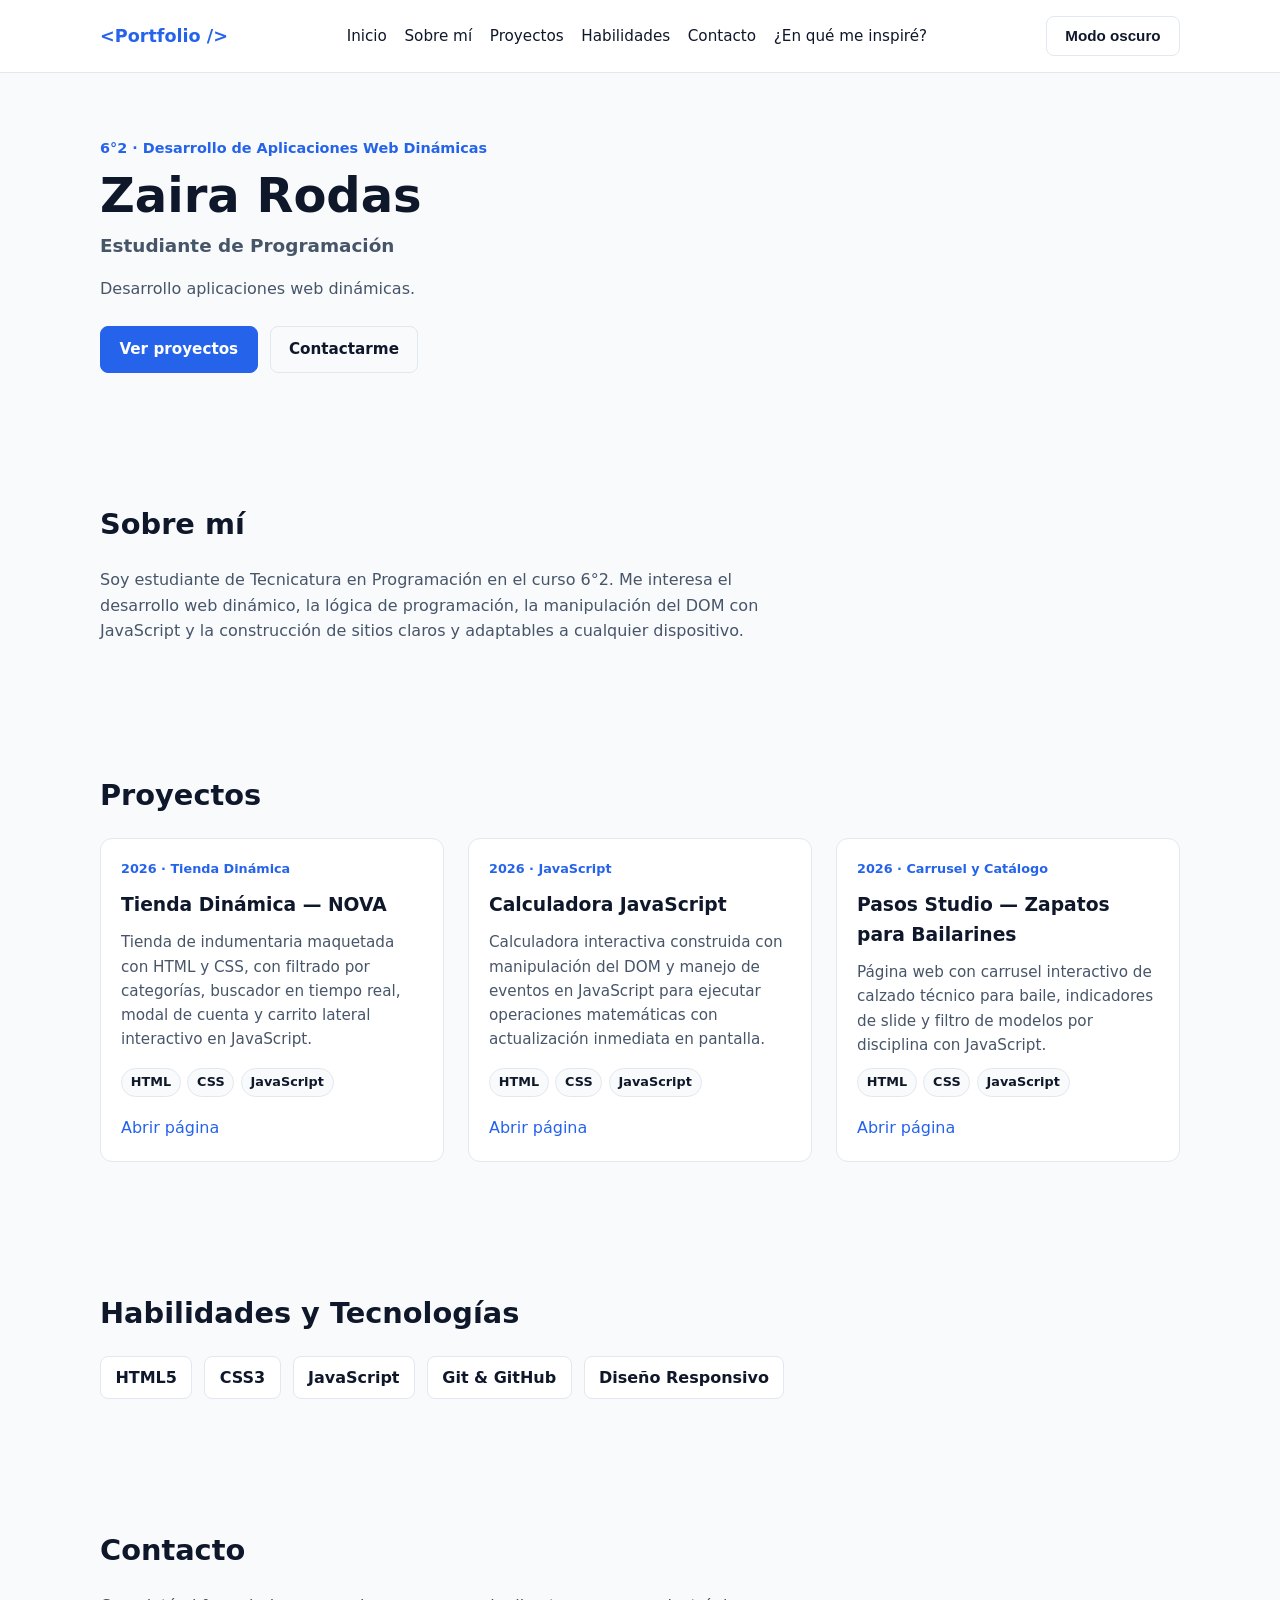
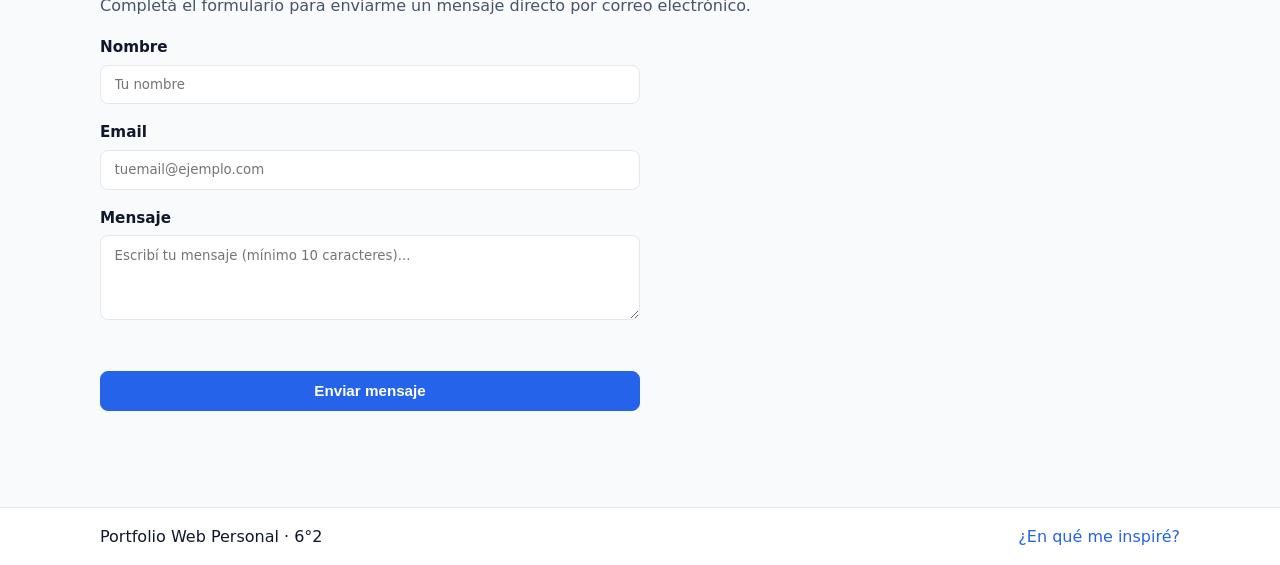
==== diseño web todo/index.html @ 5b69db51 "Add files via upload" ====
<!DOCTYPE html>
<html lang="es">
<head>
  <meta charset="UTF-8" />
  <meta name="viewport" content="width=device-width, initial-scale=1.0" />
  <title>Portfolio | Zaira Rodas</title>
  <link rel="stylesheet" href="style.css" />
</head>
<body>
  <header class="topbar" id="navbar">
    <div class="contenedor nav-flex">
      <a href="#hero" class="logo">&lt;Portfolio /&gt;</a>
      <nav aria-label="Navegación principal">
        <ul class="nav-links">
          <li><a href="#hero">Inicio</a></li>
          <li><a href="#sobre-mi">Sobre mí</a></li>
          <li><a href="#proyectos">Proyectos</a></li>
          <li><a href="#habilidades">Habilidades</a></li>
          <li><a href="#contacto">Contacto</a></li>
          <li><a href="inspiracion.html">¿En qué me inspiré?</a></li>
        </ul>
      </nav>
      <button type="button" id="btn-tema" class="btn-tema">Modo oscuro</button>
    </div>
  </header>

  <main>
    <!-- 1. HERO / PRESENTACIÓN -->
    <section id="hero" class="seccion hero">
      <div class="contenedor">
        <p class="etiqueta">6°2 · Desarrollo de Aplicaciones Web Dinámicas</p>
        <h1>Zaira Rodas</h1>
        <p class="rol">Estudiante de Programación</p>
        <p class="frase-corta">
          Desarrollo aplicaciones web dinámicas.
        </p>
        <div class="acciones-hero">
          <a href="#proyectos" class="btn principal">Ver proyectos</a>
          <a href="#contacto" class="btn secundario">Contactarme</a>
        </div>
      </div>
    </section>

    <!-- 2. SOBRE MÍ -->
    <section id="sobre-mi" class="seccion">
      <div class="contenedor">
        <h2>Sobre mí</h2>
        <p>
          Soy estudiante de Tecnicatura en Programación en el curso 6°2. Me interesa el desarrollo web dinámico,
          la lógica de programación, la manipulación del DOM con JavaScript y la construcción de sitios claros
          y adaptables a cualquier dispositivo.
        </p>
      </div>
    </section>

    <!-- 3. PROYECTOS -->
    <section id="proyectos" class="seccion">
      <div class="contenedor">
        <h2>Proyectos</h2>
        <div class="proyectos-grid">
          <article class="proyecto-card revelar">
            <div class="proyecto-body">
              <span class="anio">2026 · Tienda Dinámica</span>
              <h3>Tienda Dinámica — NOVA</h3>
              <p>
                Tienda de indumentaria maquetada con HTML y CSS, con filtrado por categorías,
                buscador en tiempo real, modal de cuenta y carrito lateral interactivo en JavaScript.
              </p>
              <div class="tags">
                <span>HTML</span>
                <span>CSS</span>
                <span>JavaScript</span>
              </div>
              <div class="proyecto-links">
                <a href="nova/index.html" target="_blank" rel="noopener noreferrer">Abrir página</a>
              </div>
            </div>
          </article>

          <article class="proyecto-card revelar">
            <div class="proyecto-body">
              <span class="anio">2026 · JavaScript</span>
              <h3>Calculadora JavaScript</h3>
              <p>
                Calculadora interactiva construida con manipulación del DOM y manejo de eventos en JavaScript
                para ejecutar operaciones matemáticas con actualización inmediata en pantalla.
              </p>
              <div class="tags">
                <span>HTML</span>
                <span>CSS</span>
                <span>JavaScript</span>
              </div>
              <div class="proyecto-links">
                <a href="calculadora/index.html" target="_blank" rel="noopener noreferrer">Abrir página</a>
              </div>
            </div>
          </article>

          <article class="proyecto-card revelar">
            <div class="proyecto-body">
              <span class="anio">2026 · Carrusel y Catálogo</span>
              <h3>Pasos Studio — Zapatos para Bailarines</h3>
              <p>
                Página web con carrusel interactivo de calzado técnico para baile, indicadores de slide
                y filtro de modelos por disciplina con JavaScript.
              </p>
              <div class="tags">
                <span>HTML</span>
                <span>CSS</span>
                <span>JavaScript</span>
              </div>
              <div class="proyecto-links">
                <a href="zapatos-danza/index.html" target="_blank" rel="noopener noreferrer">Abrir página</a>
              </div>
            </div>
          </article>
        </div>
      </div>
    </section>

    <!-- 4. HABILIDADES -->
    <section id="habilidades" class="seccion">
      <div class="contenedor">
        <h2>Habilidades y Tecnologías</h2>
        <ul class="skills-lista">
          <li>HTML5</li>
          <li>CSS3</li>
          <li>JavaScript</li>
          <li>Git &amp; GitHub</li>
          <li>Diseño Responsivo</li>
        </ul>
      </div>
    </section>

    <!-- 5. CONTACTO -->
    <section id="contacto" class="seccion">
      <div class="contenedor">
        <h2>Contacto</h2>
        <p class="contacto-intro">
          Completá el formulario para enviarme un mensaje directo por correo electrónico.
        </p>

        <form id="form-contacto" action="https://formspree.io/f/mdegdwzj" method="POST" novalidate>
          <div class="campo">
            <label for="nombre">Nombre</label>
            <input type="text" id="nombre" name="nombre" required placeholder="Tu nombre" />
          </div>

          <div class="campo">
            <label for="email">Email</label>
            <input type="email" id="email" name="email" required placeholder="tuemail@ejemplo.com" />
          </div>

          <div class="campo">
            <label for="mensaje">Mensaje</label>
            <textarea id="mensaje" name="mensaje" rows="4" required placeholder="Escribí tu mensaje (mínimo 10 caracteres)..."></textarea>
          </div>

          <p id="mensaje-error" class="error-form" role="alert" aria-live="polite"></p>
          <button type="submit" class="btn principal">Enviar mensaje</button>
        </form>
      </div>
    </section>
  </main>

  <footer class="footer">
    <div class="contenedor footer-flex">
      <p>Portfolio Web Personal · 6°2</p>
      <a href="inspiracion.html">¿En qué me inspiré?</a>
    </div>
  </footer>

  <script src="script.js"></script>
</body>
</html>
---- diseño web todo/style.css ----
:root {
  --bg: #f8fafc;
  --surface: #ffffff;
  --text: #0f172a;
  --muted: #475569;
  --primary: #2563eb;
  --primary-hover: #1d4ed8;
  --border: #e2e8f0;
  --error: #dc2626;
}

body.oscuro {
  --bg: #0b1120;
  --surface: #111827;
  --text: #f1f5f9;
  --muted: #94a3b8;
  --primary: #38bdf8;
  --primary-hover: #0284c7;
  --border: #1e293b;
  --error: #f87171;
}

* {
  box-sizing: border-box;
  margin: 0;
  padding: 0;
}

html {
  scroll-behavior: smooth;
}

body {
  font-family: system-ui, -apple-system, BlinkMacSystemFont, "Segoe UI", Roboto, sans-serif;
  background-color: var(--bg);
  color: var(--text);
  line-height: 1.6;
  transition: background-color 0.25s ease, color 0.25s ease;
}

a {
  color: var(--primary);
  text-decoration: none;
}

.contenedor {
  width: min(1080px, 90%);
  margin: 0 auto;
}

.seccion {
  padding: 4rem 0;
}

.topbar {
  position: sticky;
  top: 0;
  z-index: 100;
  background-color: var(--surface);
  border-bottom: 1px solid var(--border);
  transition: box-shadow 0.2s ease, background-color 0.25s ease;
}

.topbar.scrolled {
  box-shadow: 0 6px 20px rgba(15, 23, 42, 0.12);
}

.nav-flex,
.footer-flex {
  display: flex;
  align-items: center;
  justify-content: space-between;
  gap: 1rem;
  padding: 1rem 0;
  flex-wrap: wrap;
}

.logo {
  font-weight: 700;
  font-size: 1.1rem;
}

.nav-links {
  list-style: none;
  display: flex;
  gap: 1.1rem;
  flex-wrap: wrap;
}

.nav-links a {
  color: var(--text);
  font-weight: 500;
  font-size: 0.95rem;
}

.nav-links a:hover {
  color: var(--primary);
}

.btn,
.btn-tema {
  display: inline-block;
  padding: 0.65rem 1.15rem;
  border-radius: 8px;
  font-weight: 600;
  cursor: pointer;
  border: 1px solid var(--primary);
  font-size: 0.95rem;
}

.btn.principal {
  background-color: var(--primary);
  color: #ffffff;
}

body.oscuro .btn.principal {
  color: #0b1120;
}

.btn.principal:hover {
  background-color: var(--primary-hover);
}

.btn.secundario,
.btn-tema {
  background-color: transparent;
  color: var(--text);
  border-color: var(--border);
}

.btn-tema:hover {
  border-color: var(--primary);
}

.etiqueta {
  color: var(--primary);
  font-weight: 600;
  font-size: 0.9rem;
  margin-bottom: 0.5rem;
}

h1 {
  font-size: clamp(2rem, 4vw, 3rem);
  line-height: 1.15;
  margin-bottom: 0.5rem;
}

.rol {
  font-size: 1.15rem;
  color: var(--muted);
  font-weight: 600;
  margin-bottom: 1rem;
}

.frase-corta {
  max-width: 55ch;
  color: var(--muted);
  margin-bottom: 1.5rem;
}

.acciones-hero {
  display: flex;
  gap: 0.75rem;
  flex-wrap: wrap;
}

h2 {
  font-size: 1.8rem;
  margin-bottom: 1.25rem;
}

#sobre-mi p,
.contacto-intro {
  max-width: 68ch;
  color: var(--muted);
}

.proyectos-grid {
  display: grid;
  grid-template-columns: repeat(auto-fit, minmax(280px, 1fr));
  gap: 1.5rem;
}

.proyecto-card {
  background-color: var(--surface);
  border: 1px solid var(--border);
  border-radius: 12px;
  overflow: hidden;
  display: flex;
  flex-direction: column;
}

.proyecto-body {
  padding: 1.25rem;
  display: flex;
  flex-direction: column;
  gap: 0.65rem;
  flex: 1;
}

.anio {
  font-size: 0.8rem;
  font-weight: 700;
  color: var(--primary);
}

.proyecto-body p {
  color: var(--muted);
  font-size: 0.95rem;
}

.tags {
  display: flex;
  gap: 0.4rem;
  flex-wrap: wrap;
  margin-top: auto;
}

.tags span {
  background-color: var(--bg);
  border: 1px solid var(--border);
  padding: 0.2rem 0.55rem;
  border-radius: 999px;
  font-size: 0.8rem;
  font-weight: 600;
}

.proyecto-links {
  margin-top: 0.5rem;
}

.skills-lista {
  list-style: none;
  display: flex;
  gap: 0.75rem;
  flex-wrap: wrap;
}

.skills-lista li {
  background-color: var(--surface);
  border: 1px solid var(--border);
  padding: 0.5rem 0.9rem;
  border-radius: 8px;
  font-weight: 600;
}

form {
  max-width: 540px;
  display: flex;
  flex-direction: column;
  gap: 1rem;
  margin-top: 1rem;
}

.campo {
  display: flex;
  flex-direction: column;
  gap: 0.35rem;
}

label {
  font-weight: 600;
  font-size: 0.95rem;
}

input,
textarea {
  width: 100%;
  padding: 0.7rem 0.85rem;
  border-radius: 8px;
  border: 1px solid var(--border);
  background-color: var(--surface);
  color: var(--text);
  font-family: inherit;
}

.error-form {
  color: var(--error);
  font-size: 0.9rem;
  font-weight: 600;
  min-height: 1.2rem;
}

.footer {
  border-top: 1px solid var(--border);
  background-color: var(--surface);
  margin-top: 2rem;
}

.lista-inspiracion,
.lista-decisiones {
  padding-left: 1.25rem;
  display: flex;
  flex-direction: column;
  gap: 0.9rem;
  max-width: 75ch;
}

@media (max-width: 768px) {
  .acciones-hero,
  .skills-lista {
    justify-content: center;
  }
}
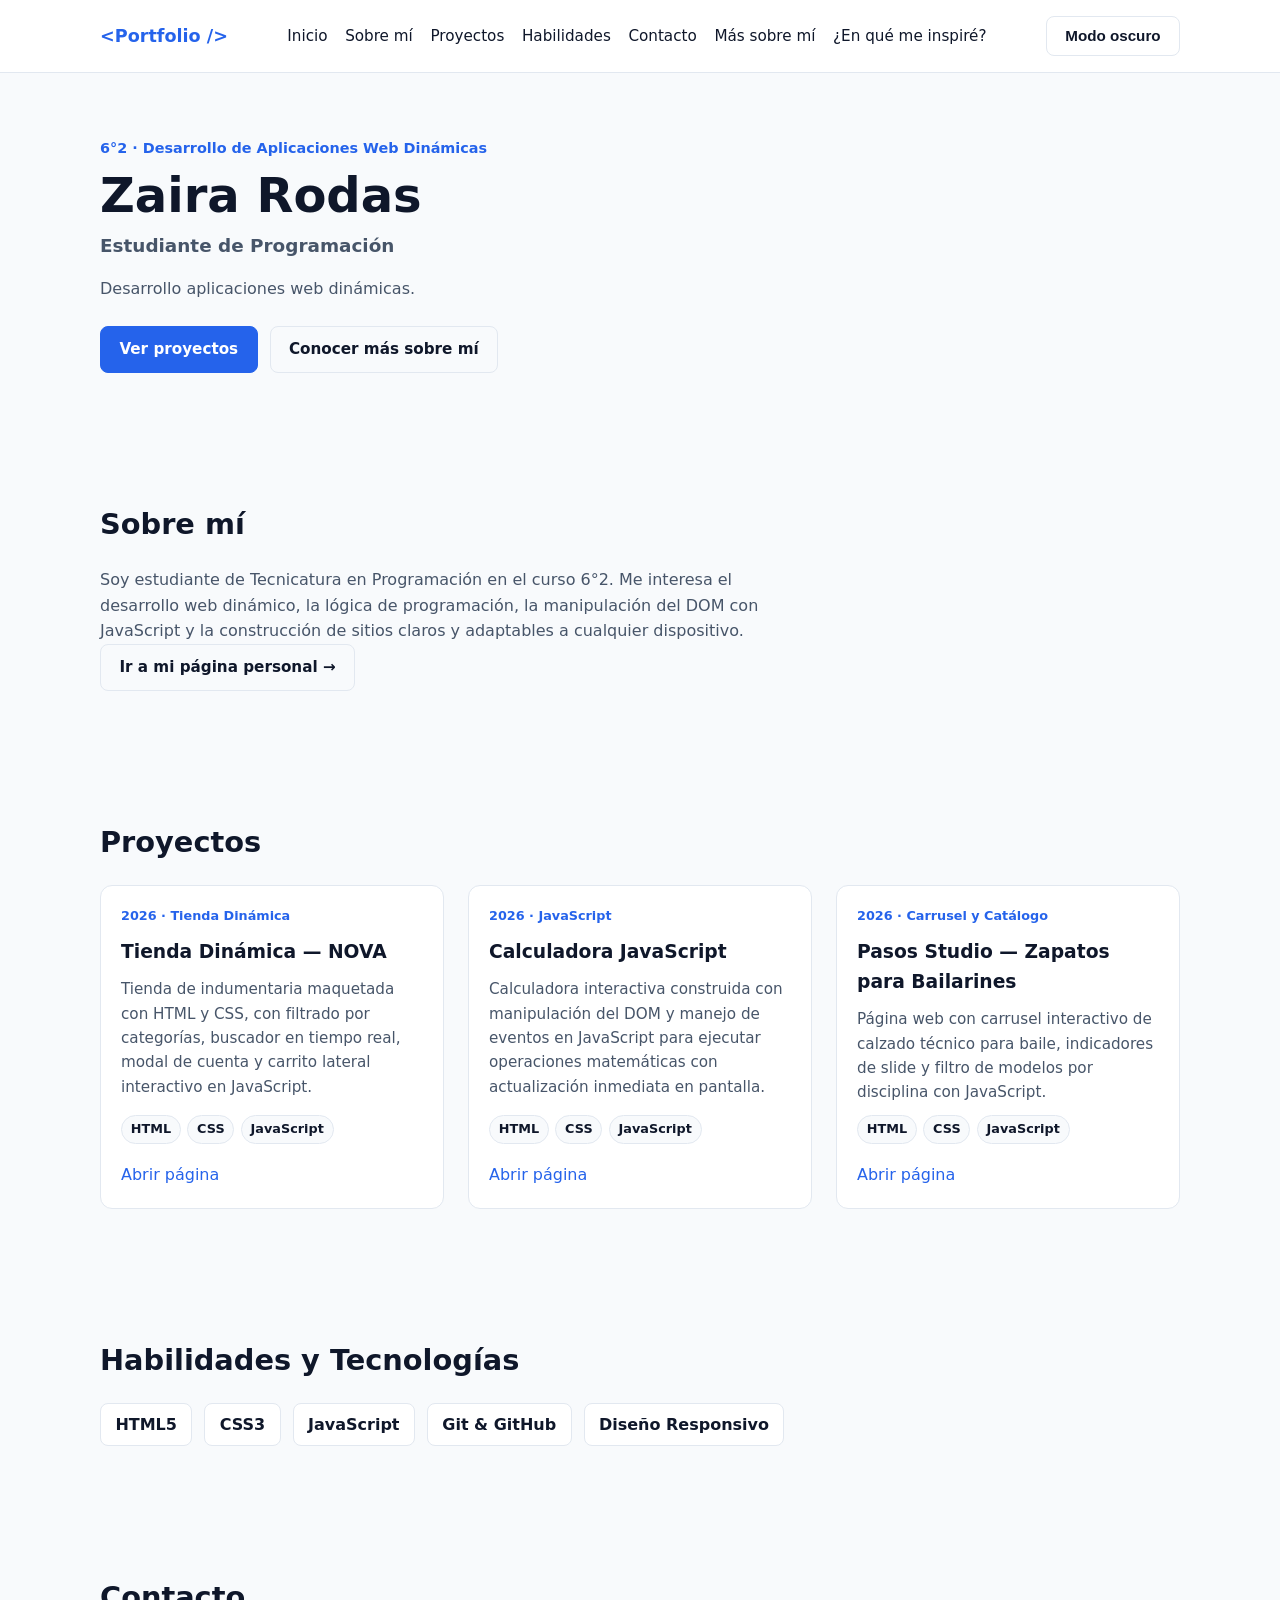
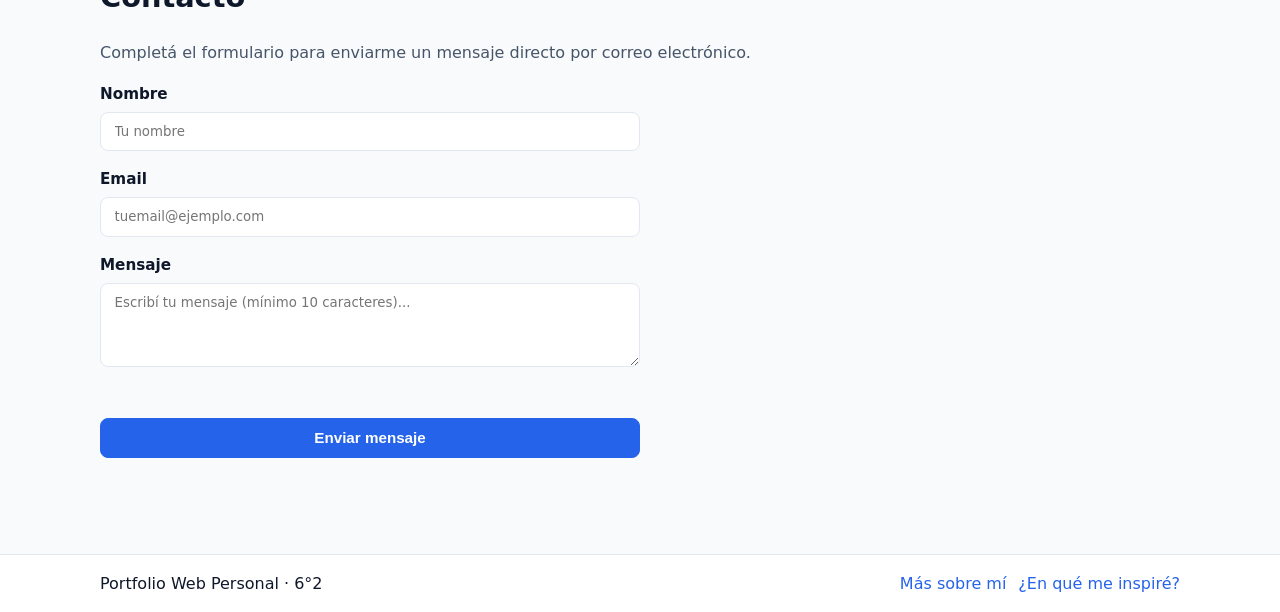
==== commit 8c1d6aba: "Revise index.html structure and content Updated navigation links and added new sections for personal" ====
--- a/diseño web todo/index.html
+++ b/diseño web todo/index.html
@@ -1,4 +1,4 @@
- <!DOCTYPE html>
+<!DOCTYPE html>
 <html lang="es">
 <head>
   <meta charset="UTF-8" />
@@ -17,6 +17,7 @@
           <li><a href="#proyectos">Proyectos</a></li>
           <li><a href="#habilidades">Habilidades</a></li>
           <li><a href="#contacto">Contacto</a></li>
+          <li><a href="sobre-mi.html">Más sobre mí</a></li>
           <li><a href="inspiracion.html">¿En qué me inspiré?</a></li>
         </ul>
       </nav>
@@ -36,7 +37,7 @@
         </p>
         <div class="acciones-hero">
           <a href="#proyectos" class="btn principal">Ver proyectos</a>
-          <a href="#contacto" class="btn secundario">Contactarme</a>
+          <a href="sobre-mi.html" class="btn secundario">Conocer más sobre mí</a>
         </div>
       </div>
     </section>
@@ -50,6 +51,9 @@
           la lógica de programación, la manipulación del DOM con JavaScript y la construcción de sitios claros
           y adaptables a cualquier dispositivo.
         </p>
+        <div class="acciones-hero">
+          <a href="sobre-mi.html" class="btn secundario">Ir a mi página personal →</a>
+        </div>
       </div>
     </section>
 
@@ -166,10 +170,13 @@
   <footer class="footer">
     <div class="contenedor footer-flex">
       <p>Portfolio Web Personal · 6°2</p>
-      <a href="inspiracion.html">¿En qué me inspiré?</a>
+      <div class="acciones-hero">
+        <a href="sobre-mi.html">Más sobre mí</a>
+        <a href="inspiracion.html">¿En qué me inspiré?</a>
+      </div>
     </div>
   </footer>
 
   <script src="script.js"></script>
 </body>
-</html>+</html>
